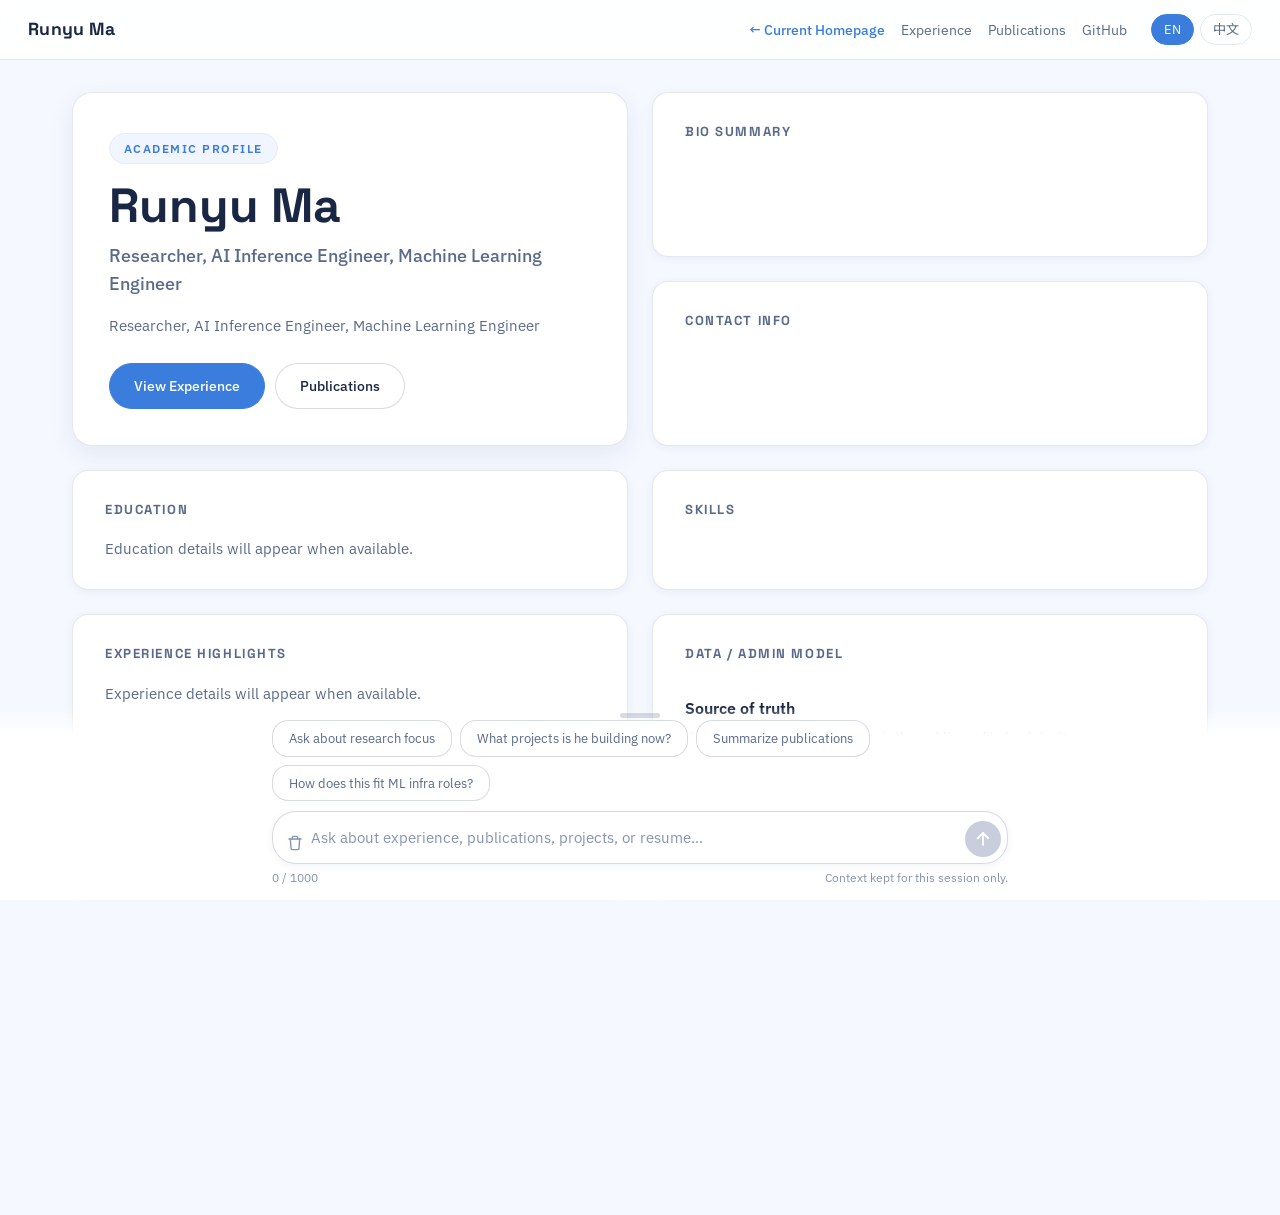
==== frontend/beta.html @ 57c2577a "Redesign beta chat: move clear to inline pill in input, remove toolbar and minimize button Agent-Log" ====
<!DOCTYPE html>
<html lang="en">
<head>
  <meta charset="UTF-8" />
  <meta name="viewport" content="width=device-width, initial-scale=1.0" />
  <meta name="portfolio-backend-url" content="" />
  <title>Runyu Ma | Homepage (Beta)</title>
  <meta
    name="description"
    content="Runyu Ma's professional homepage — researcher, AI inference engineer, and machine learning practitioner."
  />
  <link rel="stylesheet" href="css/beta.css?v=20260331" />
</head>
<body>
  <header class="beta-header">
    <a href="beta.html" class="beta-logo">Runyu Ma</a>
    <nav class="beta-nav">
      <a href="index.html" class="beta-nav-back" id="nav-stable">← Current Homepage</a>
      <a href="experience.html" id="nav-experience">Experience</a>
      <a href="publications.html" id="nav-publications">Publications</a>
      <a href="https://github.com/yourexpress" target="_blank" rel="noopener">GitHub</a>
    </nav>
    <div class="beta-lang-toggle" aria-label="Language switcher">
      <button type="button" class="beta-lang-btn" data-locale="en">EN</button>
      <button type="button" class="beta-lang-btn" data-locale="zh">中文</button>
    </div>
  </header>

  <main class="beta-main">
    <!-- ===== PART 1: Personal Information Zone ===== -->
    <section class="profile-zone">

      <!-- Row 1: Hero + Sidebar -->
      <div class="profile-row profile-row-top">
        <!-- Hero: Name + Title + Description + CTA -->
        <div class="profile-hero">
          <span class="profile-badge" id="profile-badge">Academic Profile</span>
          <h1 class="profile-name" id="profile-name">Runyu Ma</h1>
          <p class="profile-headline" id="profile-headline">
            Researcher, AI Inference Engineer, Machine Learning Engineer
          </p>
          <div class="profile-description" id="profile-description"></div>
          <div class="profile-quick-links">
            <a href="experience.html" class="quick-link-btn quick-link-primary" id="link-experience">
              View Experience
            </a>
            <a href="publications.html" class="quick-link-btn" id="link-publications">
              Publications
            </a>
            <a class="quick-link-btn" id="link-resume" href="#">
              Resume
            </a>
          </div>
        </div>

        <!-- Sidebar: Bio Summary + Contact Info -->
        <div class="profile-sidebar">
          <div class="profile-card sidebar-card" id="card-about">
            <h2 class="card-title" id="about-title">Bio Summary</h2>
            <div class="card-body" id="about-paragraphs"></div>
          </div>
          <div class="profile-card sidebar-card" id="card-contact">
            <h2 class="card-title" id="contact-title">Contact Info</h2>
            <div class="card-body" id="contact-list"></div>
          </div>
        </div>
      </div>

      <!-- Row 2: Education + Skills -->
      <div class="profile-row profile-row-mid">
        <div class="profile-card" id="card-education">
          <h2 class="card-title" id="education-title">Education</h2>
          <div class="card-body" id="education-list"></div>
        </div>
        <div class="profile-card" id="card-skills">
          <h2 class="card-title" id="skills-title">Skills</h2>
          <div class="card-body">
            <div class="skill-tags" id="skills-list"></div>
          </div>
        </div>
      </div>

      <!-- Row 3: Experience Highlights + Data / Admin Model -->
      <div class="profile-row profile-row-bottom">
        <div class="profile-card" id="card-experience">
          <h2 class="card-title" id="experience-title">Experience Highlights</h2>
          <div class="card-body" id="experience-list"></div>
        </div>
        <div class="profile-card" id="card-data-model">
          <h2 class="card-title" id="data-model-title">Data / Admin Model</h2>
          <div class="card-body" id="data-model-list"></div>
        </div>
      </div>

    </section>
  </main>

  <!-- ===== PART 2: Sticky Chat Bar ===== -->
  <section class="chat-zone" id="chat-zone">
    <!-- Centered pill bar for vertical resize -->
    <div class="chat-zone-pill-handle" id="chat-zone-resize-handle" role="separator" aria-label="Resize chat panel" tabindex="0">
      <div class="pill-bar"></div>
    </div>

    <div class="chat-zone-inner">
      <div class="chat-zone-body" id="chat-zone-body">
        <div class="chat-messages" id="chat-messages" role="log" aria-live="polite"></div>
      </div>

      <div class="chat-suggestions" id="chat-suggestions">
        <button type="button" class="suggestion-btn" data-question="What are your main research interests?">Ask about research focus</button>
        <button type="button" class="suggestion-btn" data-question="What projects is he building now?">What projects is he building now?</button>
        <button type="button" class="suggestion-btn" data-question="Summarize his publications.">Summarize publications</button>
        <button type="button" class="suggestion-btn" data-question="How does this fit ML infra roles?">How does this fit ML infra roles?</button>
      </div>

      <form class="chat-input-form" id="chat-form" autocomplete="off" novalidate>
        <div class="chat-input-wrapper">
          <button type="button" class="chat-clear-pill" id="chat-clear-btn" title="New conversation" aria-label="Start a new conversation">
            <svg width="16" height="16" viewBox="0 0 24 24" fill="none" stroke="currentColor" stroke-width="2" stroke-linecap="round" stroke-linejoin="round"><path d="M3 6h18"/><path d="M8 6V4a2 2 0 0 1 2-2h4a2 2 0 0 1 2 2v2"/><path d="M19 6l-1 14a2 2 0 0 1-2 2H8a2 2 0 0 1-2-2L5 6"/></svg>
          </button>
          <textarea
            id="chat-input"
            class="chat-input"
            rows="1"
            maxlength="1000"
            placeholder="Ask about experience, publications, projects, or resume..."
            aria-label="Your message"
          ></textarea>
          <button type="submit" class="chat-send-btn" id="send-btn" aria-label="Send message" disabled>
            <svg width="18" height="18" viewBox="0 0 24 24" fill="none" stroke="currentColor" stroke-width="2.5" stroke-linecap="round" stroke-linejoin="round"><path d="M12 20V4"/><path d="M5 11l7-7 7 7"/></svg>
          </button>
        </div>
      </form>

      <div class="chat-footer">
        <span class="chat-char-count" id="chat-char-count">0 / 1000</span>
        <span class="chat-disclaimer" id="chat-disclaimer">Context kept for this session only.</span>
      </div>
    </div>
  </section>

  <script src="js/app-config.js?v=20260331"></script>
  <script src="js/beta-home.js?v=20260331"></script>
  <script src="js/beta-chat.js?v=20260331"></script>
</body>
</html>
---- frontend/css/beta.css ----
/* ====================================================
   Beta Homepage – Clean Professional Theme
   Low-saturation blue palette, recruiter-friendly layout
   Wide grid with hero + sidebar, education + skills row
   ==================================================== */

/* ---------- Fonts ---------- */
@import url("https://fonts.googleapis.com/css2?family=IBM+Plex+Sans:wght@400;500;600;700&family=Noto+Sans+SC:wght@400;500;700&family=Space+Grotesk:wght@500;700&display=swap");

/* ---------- Design tokens ---------- */
:root {
  --beta-bg: #f5f8ff;
  --beta-bg-subtle: #eef3fc;
  --beta-surface: #ffffff;
  --beta-border: rgba(17, 32, 79, 0.10);
  --beta-border-strong: rgba(17, 32, 79, 0.16);
  --beta-shadow-sm: 0 2px 8px rgba(25, 46, 98, 0.06);
  --beta-shadow-md: 0 8px 24px rgba(25, 46, 98, 0.08);
  --beta-shadow-lg: 0 16px 48px rgba(25, 46, 98, 0.10);
  --beta-text: #1a2744;
  --beta-text-secondary: #5a6a8a;
  --beta-text-muted: #8694b0;
  --beta-accent: #3b7ddd;
  --beta-accent-hover: #2d6bc4;
  --beta-accent-soft: #e4edfa;
  --beta-accent-bg: #f0f5ff;
  --beta-user-bubble: #3b7ddd;
  --beta-assistant-bubble: #f0f4fb;
  --beta-success: #1f9d71;
  --beta-danger: #d64252;
  --beta-danger-bg: #fff2f4;
  --beta-danger-border: rgba(214, 66, 82, 0.18);
  --beta-radius-sm: 8px;
  --beta-radius-md: 12px;
  --beta-radius-lg: 16px;
  --beta-radius-xl: 20px;
  --beta-font-display: "Space Grotesk", "Avenir Next", "Segoe UI", sans-serif;
  --beta-font-body: "IBM Plex Sans", "Noto Sans SC", "Segoe UI", sans-serif;

  /* Used for bottom-padding calculation; actual bar height is dynamic. */
  --chat-bar-height: 280px;
  --header-height: 60px;
}

/* ---------- Reset ---------- */
*, *::before, *::after { box-sizing: border-box; }
html { scroll-behavior: smooth; }

body {
  margin: 0;
  min-height: 100vh;
  background: var(--beta-bg);
  color: var(--beta-text);
  font-family: var(--beta-font-body);
  line-height: 1.65;
  -webkit-font-smoothing: antialiased;
}

a { color: inherit; text-decoration: none; }
button, input, textarea, select { font: inherit; }

/* ---------- Header ---------- */
.beta-header {
  position: sticky;
  top: 0;
  z-index: 100;
  display: flex;
  align-items: center;
  gap: 16px;
  height: var(--header-height);
  padding: 0 28px;
  background: rgba(255, 255, 255, 0.88);
  backdrop-filter: blur(16px);
  border-bottom: 1px solid var(--beta-border);
}

.beta-logo {
  font-family: var(--beta-font-display);
  font-size: 1.1rem;
  font-weight: 700;
  color: var(--beta-text);
  letter-spacing: 0.02em;
  white-space: nowrap;
}

.beta-nav {
  display: flex;
  align-items: center;
  gap: 16px;
  margin-left: auto;
}

.beta-nav a {
  font-size: 0.9rem;
  color: var(--beta-text-secondary);
  transition: color 0.15s;
}

.beta-nav a:hover { color: var(--beta-text); }

.beta-nav-back {
  color: var(--beta-accent) !important;
  font-weight: 500;
}

.beta-nav-back:hover {
  color: var(--beta-accent-hover) !important;
}

.beta-lang-toggle {
  display: flex;
  gap: 6px;
  margin-left: 8px;
}

.beta-lang-btn {
  background: transparent;
  border: 1px solid var(--beta-border);
  border-radius: 999px;
  padding: 4px 12px;
  font-size: 0.82rem;
  color: var(--beta-text-secondary);
  cursor: pointer;
  transition: all 0.15s;
}

.beta-lang-btn.is-active {
  background: var(--beta-accent);
  color: #fff;
  border-color: var(--beta-accent);
}

.beta-lang-btn:hover:not(.is-active) {
  border-color: var(--beta-accent);
  color: var(--beta-accent);
}

/* ---------- Main layout ---------- */
.beta-main {
  max-width: 1200px;
  margin: 0 auto;
  padding: 32px 32px;
  padding-bottom: calc(var(--chat-bar-height) + 40px);
}

/* ---------- Profile Zone ---------- */
.profile-zone {
  display: flex;
  flex-direction: column;
  gap: 24px;
}

/* --- Grid rows --- */
.profile-row {
  display: grid;
  gap: 24px;
}

.profile-row-top {
  grid-template-columns: 1fr 1fr;
}

.profile-row-mid {
  grid-template-columns: 1fr 1fr;
}

.profile-row-bottom {
  grid-template-columns: 1fr 1fr;
}

/* --- Hero --- */
.profile-hero {
  background: var(--beta-surface);
  border: 1px solid var(--beta-border);
  border-radius: var(--beta-radius-xl);
  padding: 40px 36px 36px;
  box-shadow: var(--beta-shadow-md);
}

.profile-badge {
  display: inline-block;
  font-size: 0.78rem;
  font-weight: 600;
  text-transform: uppercase;
  letter-spacing: 0.12em;
  color: var(--beta-accent);
  background: var(--beta-accent-bg);
  border: 1px solid var(--beta-accent-soft);
  border-radius: 999px;
  padding: 4px 14px;
  margin-bottom: 16px;
}

.profile-name {
  font-family: var(--beta-font-display);
  font-size: clamp(2rem, 5vw, 3rem);
  font-weight: 700;
  line-height: 1.1;
  color: var(--beta-text);
  margin: 0 0 10px;
}

.profile-headline {
  font-size: 1.1rem;
  font-weight: 500;
  color: var(--beta-text-secondary);
  line-height: 1.55;
  margin: 0 0 16px;
  max-width: 600px;
}

.profile-description {
  font-size: 0.95rem;
  color: var(--beta-text-secondary);
  line-height: 1.7;
  margin-bottom: 24px;
}

.profile-description p {
  margin: 0 0 10px;
}

.profile-description p:last-child {
  margin-bottom: 0;
}

.profile-description:empty {
  display: none;
}

.profile-quick-links {
  display: flex;
  flex-wrap: wrap;
  gap: 10px;
}

.quick-link-btn {
  display: inline-flex;
  align-items: center;
  gap: 6px;
  padding: 10px 24px;
  border: 1px solid var(--beta-border-strong);
  border-radius: 999px;
  font-size: 0.9rem;
  font-weight: 500;
  color: var(--beta-text);
  background: var(--beta-surface);
  transition: all 0.18s;
  white-space: nowrap;
}

.quick-link-btn:hover {
  border-color: var(--beta-accent);
  color: var(--beta-accent);
  box-shadow: var(--beta-shadow-sm);
}

.quick-link-primary {
  background: var(--beta-accent);
  color: #fff;
  border-color: var(--beta-accent);
}

.quick-link-primary:hover {
  background: var(--beta-accent-hover);
  color: #fff;
  border-color: var(--beta-accent-hover);
}

/* --- Sidebar --- */
.profile-sidebar {
  display: flex;
  flex-direction: column;
  gap: 24px;
}

.sidebar-card {
  flex: 1;
}

/* --- Profile cards --- */
.profile-card {
  background: var(--beta-surface);
  border: 1px solid var(--beta-border);
  border-radius: var(--beta-radius-lg);
  padding: 28px 32px;
  box-shadow: var(--beta-shadow-sm);
}

.card-title {
  font-family: var(--beta-font-display);
  font-size: 0.82rem;
  font-weight: 700;
  color: var(--beta-text-secondary);
  margin: 0 0 16px;
  text-transform: uppercase;
  letter-spacing: 0.12em;
}

.card-body {
  font-size: 0.92rem;
  color: var(--beta-text-secondary);
  line-height: 1.7;
}

.card-body p { margin: 0 0 12px; }
.card-body p:last-child { margin-bottom: 0; }

/* Education entries */
.edu-entry {
  padding: 14px 0;
  border-bottom: 1px solid var(--beta-border);
}

.edu-entry:last-child { border-bottom: none; }

.edu-info h3 {
  margin: 0;
  font-size: 1rem;
  font-weight: 600;
  color: var(--beta-text);
}

.edu-info p {
  margin: 3px 0 0;
  font-size: 0.88rem;
  color: var(--beta-text-secondary);
}

.edu-description {
  margin: 4px 0 0;
  font-size: 0.86rem;
  color: var(--beta-text-muted);
}

/* Skill tags */
.skill-tags {
  display: flex;
  flex-wrap: wrap;
  gap: 10px;
}

.skill-tag {
  display: inline-block;
  padding: 8px 18px;
  background: var(--beta-surface);
  color: var(--beta-text);
  border-radius: var(--beta-radius-sm);
  font-size: 0.88rem;
  font-weight: 500;
  border: 1px solid var(--beta-border-strong);
  transition: all 0.15s;
}

.skill-tag:hover {
  border-color: var(--beta-accent);
  color: var(--beta-accent);
}

/* Contact items */
.contact-item {
  display: flex;
  align-items: baseline;
  gap: 8px;
  padding: 6px 0;
}

.contact-label {
  font-weight: 600;
  font-size: 0.88rem;
  color: var(--beta-text);
  white-space: nowrap;
}

.contact-value {
  font-size: 0.88rem;
  color: var(--beta-text-secondary);
  word-break: break-word;
}

a.contact-value:hover {
  color: var(--beta-accent);
}

/* Experience entries */
.exp-entry {
  padding: 14px 0;
  border-bottom: 1px solid var(--beta-border);
}

.exp-entry:last-child { border-bottom: none; }

.exp-entry h3 {
  margin: 0;
  font-size: 1rem;
  font-weight: 600;
  color: var(--beta-text);
}

.exp-entry .exp-role {
  margin: 3px 0 0;
  font-size: 0.88rem;
  color: var(--beta-text-secondary);
}

.exp-entry .exp-desc {
  margin: 4px 0 0;
  font-size: 0.86rem;
  color: var(--beta-text-muted);
  line-height: 1.6;
}

/* ---------- Chat Bar (ChatGPT-style sticky) ---------- */
.chat-zone {
  position: fixed;
  bottom: 0;
  left: 0;
  right: 0;
  z-index: 90;
  background: linear-gradient(to top, var(--beta-surface) 85%, transparent);
  transition: box-shadow 0.2s;
  /* pointer-events: none lets clicks pass through the transparent gradient to
     content underneath; each child re-enables pointer-events.  Keyboard
     navigation is unaffected because pointer-events only governs mouse/touch. */
  pointer-events: none;
}

.chat-zone > * {
  pointer-events: auto;
}

/* Centered pill resize handle */
.chat-zone-pill-handle {
  display: flex;
  justify-content: center;
  align-items: center;
  padding: 6px 0 2px;
  cursor: ns-resize;
  touch-action: none;
  user-select: none;
  -webkit-user-select: none;
}

.pill-bar {
  width: 40px;
  height: 5px;
  border-radius: 999px;
  background: var(--beta-border-strong);
  transition: background 0.15s, width 0.15s;
}

.chat-zone-pill-handle:hover .pill-bar,
.chat-zone-pill-handle:focus-visible .pill-bar {
  background: var(--beta-text-muted);
  width: 52px;
}

.chat-zone-pill-handle:active .pill-bar {
  background: var(--beta-accent);
}

/* Prevent text selection while dragging pill bar */
body.is-resizing-chat {
  user-select: none;
  -webkit-user-select: none;
  cursor: ns-resize;
}

body.is-resizing-chat * {
  cursor: ns-resize !important;
}

/* Minimized state — only show the input form */
.chat-zone.is-minimized .chat-zone-body,
.chat-zone.is-minimized .chat-suggestions,
.chat-zone.is-minimized .chat-footer,
.chat-zone.is-minimized .chat-zone-pill-handle {
  display: none;
}

.chat-zone.is-minimized .chat-zone-inner {
  padding-top: 4px;
  padding-bottom: 6px;
}

.chat-zone-inner {
  max-width: 800px;
  margin: 0 auto;
  padding: 0 32px 12px;
}

/* Chat messages area */
.chat-zone-body {
  display: none;
  height: 200px;
  overflow-y: auto;
  padding-bottom: 8px;
  margin-bottom: 8px;
  border-radius: var(--beta-radius-md);
  background: var(--beta-surface);
  border: 1px solid var(--beta-border);
  box-shadow: var(--beta-shadow-sm);
}

.chat-zone-body.has-messages {
  display: block;
}

.chat-messages {
  padding: 8px 0;
  scroll-behavior: smooth;
}

/* Messages */
.chat-msg {
  display: flex;
  margin-bottom: 10px;
  gap: 8px;
  max-width: 100%;
}

.chat-msg.user-msg {
  justify-content: flex-end;
}

.chat-msg.assistant-msg {
  justify-content: flex-start;
}

.msg-bubble {
  max-width: 75%;
  padding: 10px 16px;
  border-radius: var(--beta-radius-md);
  font-size: 0.9rem;
  line-height: 1.6;
  word-break: break-word;
}

.user-msg .msg-bubble {
  background: var(--beta-user-bubble);
  color: #fff;
  border-bottom-right-radius: 4px;
}

.assistant-msg .msg-bubble {
  background: var(--beta-assistant-bubble);
  color: var(--beta-text);
  border-bottom-left-radius: 4px;
}

.error-msg .msg-bubble {
  background: var(--beta-danger-bg);
  color: var(--beta-danger);
  border: 1px solid var(--beta-danger-border);
  border-bottom-left-radius: 4px;
}

/* Markdown in assistant messages */
.msg-bubble strong { font-weight: 600; }
.msg-bubble em { font-style: italic; }
.msg-bubble code {
  background: rgba(0, 0, 0, 0.06);
  padding: 1px 5px;
  border-radius: 4px;
  font-size: 0.88em;
  font-family: "SF Mono", "Fira Code", monospace;
}
.msg-bubble pre {
  background: #1e293b;
  color: #e2e8f0;
  padding: 12px 16px;
  border-radius: var(--beta-radius-sm);
  overflow-x: auto;
  font-size: 0.85rem;
  margin: 8px 0;
}
.msg-bubble pre code {
  background: none;
  padding: 0;
  color: inherit;
}
.msg-bubble ul, .msg-bubble ol {
  margin: 6px 0;
  padding-left: 20px;
}
.msg-bubble li { margin-bottom: 4px; }
.msg-bubble p { margin: 0 0 8px; }
.msg-bubble p:last-child { margin-bottom: 0; }

/* Thinking animation */
.thinking-dots {
  display: inline-flex;
  gap: 4px;
  padding: 4px 0;
}

.thinking-dots span {
  width: 6px;
  height: 6px;
  border-radius: 50%;
  background: var(--beta-text-muted);
  animation: thinking-pulse 1.2s infinite;
}

.thinking-dots span:nth-child(2) { animation-delay: 0.2s; }
.thinking-dots span:nth-child(3) { animation-delay: 0.4s; }

@keyframes thinking-pulse {
  0%, 60%, 100% { opacity: 0.3; transform: scale(0.85); }
  30% { opacity: 1; transform: scale(1); }
}

/* Suggestion buttons (ChatGPT-style) */
.chat-suggestions {
  display: flex;
  flex-wrap: wrap;
  gap: 8px;
  padding: 0 0 10px;
}

.suggestion-btn {
  background: var(--beta-surface);
  border: 1px solid var(--beta-border-strong);
  border-radius: var(--beta-radius-lg);
  padding: 8px 16px;
  font-size: 0.84rem;
  color: var(--beta-text-secondary);
  cursor: pointer;
  transition: all 0.15s;
  white-space: nowrap;
  line-height: 1.4;
}

.suggestion-btn:hover {
  border-color: var(--beta-text-secondary);
  color: var(--beta-text);
  background: var(--beta-bg-subtle);
}

/* Chat input form (ChatGPT-style rounded container) */
.chat-input-form {
  display: flex;
  align-items: flex-end;
}

.chat-input-wrapper {
  display: flex;
  align-items: flex-end;
  width: 100%;
  background: var(--beta-surface);
  border: 1.5px solid var(--beta-border-strong);
  border-radius: 24px;
  padding: 6px 6px 6px 8px;
  transition: border-color 0.2s, box-shadow 0.2s;
  box-shadow: var(--beta-shadow-sm);
}

.chat-input-wrapper:focus-within {
  border-color: var(--beta-accent);
  box-shadow: 0 0 0 3px var(--beta-accent-soft);
}

/* Inline clear pill inside the input wrapper */
.chat-clear-pill {
  flex-shrink: 0;
  display: flex;
  align-items: center;
  justify-content: center;
  width: 28px;
  height: 28px;
  border: none;
  border-radius: 50%;
  background: transparent;
  color: var(--beta-text-muted);
  cursor: pointer;
  transition: all 0.15s;
  padding: 0;
  margin-right: 2px;
}

.chat-clear-pill:hover {
  color: var(--beta-danger);
  background: var(--beta-danger-bg);
}

.chat-clear-pill:active {
  transform: scale(0.92);
}

.chat-input {
  flex: 1;
  resize: none;
  border: none;
  background: transparent;
  padding: 8px 8px 8px 0;
  font-size: 0.95rem;
  line-height: 1.5;
  color: var(--beta-text);
  max-height: 150px;
  overflow-y: auto;
}

.chat-input:focus {
  outline: none;
  box-shadow: none;
}

.chat-input::placeholder { color: var(--beta-text-muted); }

.chat-send-btn {
  flex-shrink: 0;
  width: 36px;
  height: 36px;
  border: none;
  border-radius: 50%;
  background: var(--beta-text);
  color: #fff;
  cursor: pointer;
  display: flex;
  align-items: center;
  justify-content: center;
  padding: 0;
  transition: background 0.15s, opacity 0.15s;
}

.chat-send-btn:hover:not(:disabled) { background: var(--beta-accent); }

.chat-send-btn:disabled {
  background: var(--beta-text-muted);
  opacity: 0.45;
  cursor: default;
}

/* Chat footer */
.chat-footer {
  display: flex;
  align-items: center;
  justify-content: space-between;
  padding: 4px 0 0;
  font-size: 0.75rem;
  color: var(--beta-text-muted);
}

/* ---------- Responsive ---------- */

/* Tablet */
@media (max-width: 900px) {
  .beta-main {
    padding: 24px 16px;
    padding-bottom: calc(var(--chat-bar-height) + 32px);
  }

  .profile-row-top {
    grid-template-columns: 1fr;
  }

  .profile-row-mid {
    grid-template-columns: 1fr;
  }

  .profile-row-bottom {
    grid-template-columns: 1fr;
  }

  .profile-sidebar {
    flex-direction: row;
  }

  .profile-hero { padding: 28px 24px 24px; }
  .profile-card { padding: 20px 24px; }
  .chat-zone-inner { padding: 0 16px 10px; }

  .beta-nav { gap: 12px; }
  .beta-nav a { font-size: 0.85rem; }
}

/* Mobile */
@media (max-width: 600px) {
  .beta-header {
    padding: 0 16px;
    gap: 10px;
  }

  .beta-nav { gap: 8px; }
  .beta-nav a { font-size: 0.8rem; }

  .beta-lang-toggle { gap: 4px; }
  .beta-lang-btn { padding: 3px 8px; font-size: 0.78rem; }

  .beta-main {
    padding: 16px 12px;
    padding-bottom: calc(var(--chat-bar-height) + 24px);
  }

  .profile-hero {
    padding: 24px 18px 20px;
  }

  .profile-name { font-size: 1.8rem; }
  .profile-headline { font-size: 0.95rem; }

  .quick-link-btn {
    padding: 7px 14px;
    font-size: 0.82rem;
  }

  .profile-card {
    padding: 18px 16px;
    border-radius: var(--beta-radius-md);
  }

  .profile-sidebar {
    flex-direction: column;
  }

  .msg-bubble { max-width: 88%; }
  .suggestion-btn { font-size: 0.78rem; padding: 6px 12px; white-space: normal; }

  .chat-zone-inner { padding: 0 12px 8px; }

  .chat-input-wrapper {
    border-radius: 20px;
    padding: 4px 4px 4px 6px;
  }

  .chat-send-btn {
    width: 32px;
    height: 32px;
  }
}

/* Small mobile */
@media (max-width: 400px) {
  .beta-nav-back { display: none; }

  .profile-quick-links { flex-direction: column; }
  .quick-link-btn { justify-content: center; }
}
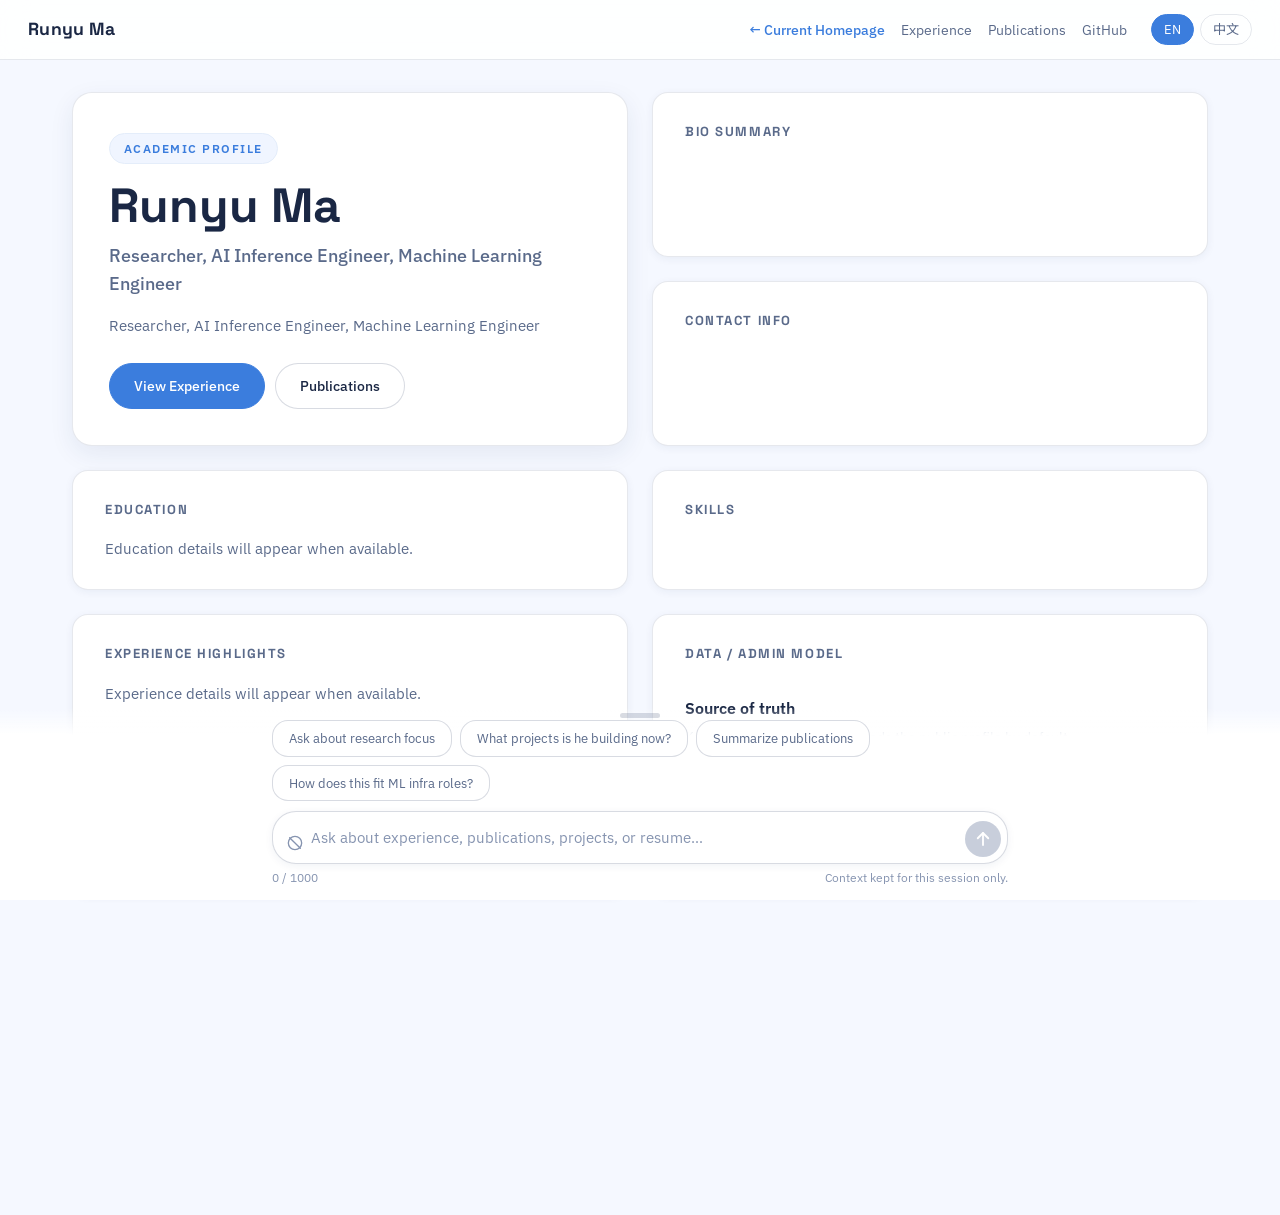
==== commit d4c6fdcf: "feat: fold/unfold long messages + replace clear icon with circle-X Agent-Logs-Url: https://github.co" ====
--- a/frontend/beta.html
+++ b/frontend/beta.html
@@ -117,7 +117,7 @@
       <form class="chat-input-form" id="chat-form" autocomplete="off" novalidate>
         <div class="chat-input-wrapper">
           <button type="button" class="chat-clear-pill" id="chat-clear-btn" title="New conversation" aria-label="Start a new conversation">
-            <svg width="16" height="16" viewBox="0 0 24 24" fill="none" stroke="currentColor" stroke-width="2" stroke-linecap="round" stroke-linejoin="round"><path d="M3 6h18"/><path d="M8 6V4a2 2 0 0 1 2-2h4a2 2 0 0 1 2 2v2"/><path d="M19 6l-1 14a2 2 0 0 1-2 2H8a2 2 0 0 1-2-2L5 6"/></svg>
+            <svg width="16" height="16" viewBox="0 0 24 24" fill="none" stroke="currentColor" stroke-width="2" stroke-linecap="round" stroke-linejoin="round"><path d="M4 4l16 16"/><path d="M12 2C6.5 2 2 6.5 2 12s4.5 10 10 10 10-4.5 10-10S17.5 2 12 2z"/></svg>
           </button>
           <textarea
             id="chat-input"
--- a/frontend/css/beta.css
+++ b/frontend/css/beta.css
@@ -587,6 +587,46 @@
 .msg-bubble p { margin: 0 0 8px; }
 .msg-bubble p:last-child { margin-bottom: 0; }
 
+/* Collapsible long messages */
+.msg-collapsed .msg-bubble {
+  max-height: 200px;
+  overflow: hidden;
+  position: relative;
+}
+
+.msg-collapsed .msg-bubble::after {
+  content: "";
+  position: absolute;
+  bottom: 0;
+  left: 0;
+  right: 0;
+  height: 48px;
+  background: linear-gradient(to bottom, transparent, var(--beta-assistant-bubble));
+  pointer-events: none;
+}
+
+.msg-collapsed.error-msg .msg-bubble::after {
+  background: linear-gradient(to bottom, transparent, var(--beta-danger-bg));
+}
+
+.msg-toggle-btn {
+  display: block;
+  margin: 4px 0 0;
+  padding: 2px 10px;
+  border: none;
+  border-radius: var(--beta-radius-sm);
+  background: transparent;
+  color: var(--beta-accent);
+  font-size: 0.82rem;
+  font-weight: 500;
+  cursor: pointer;
+  transition: color 0.15s;
+}
+
+.msg-toggle-btn:hover {
+  color: var(--beta-accent-hover);
+}
+
 /* Thinking animation */
 .thinking-dots {
   display: inline-flex;
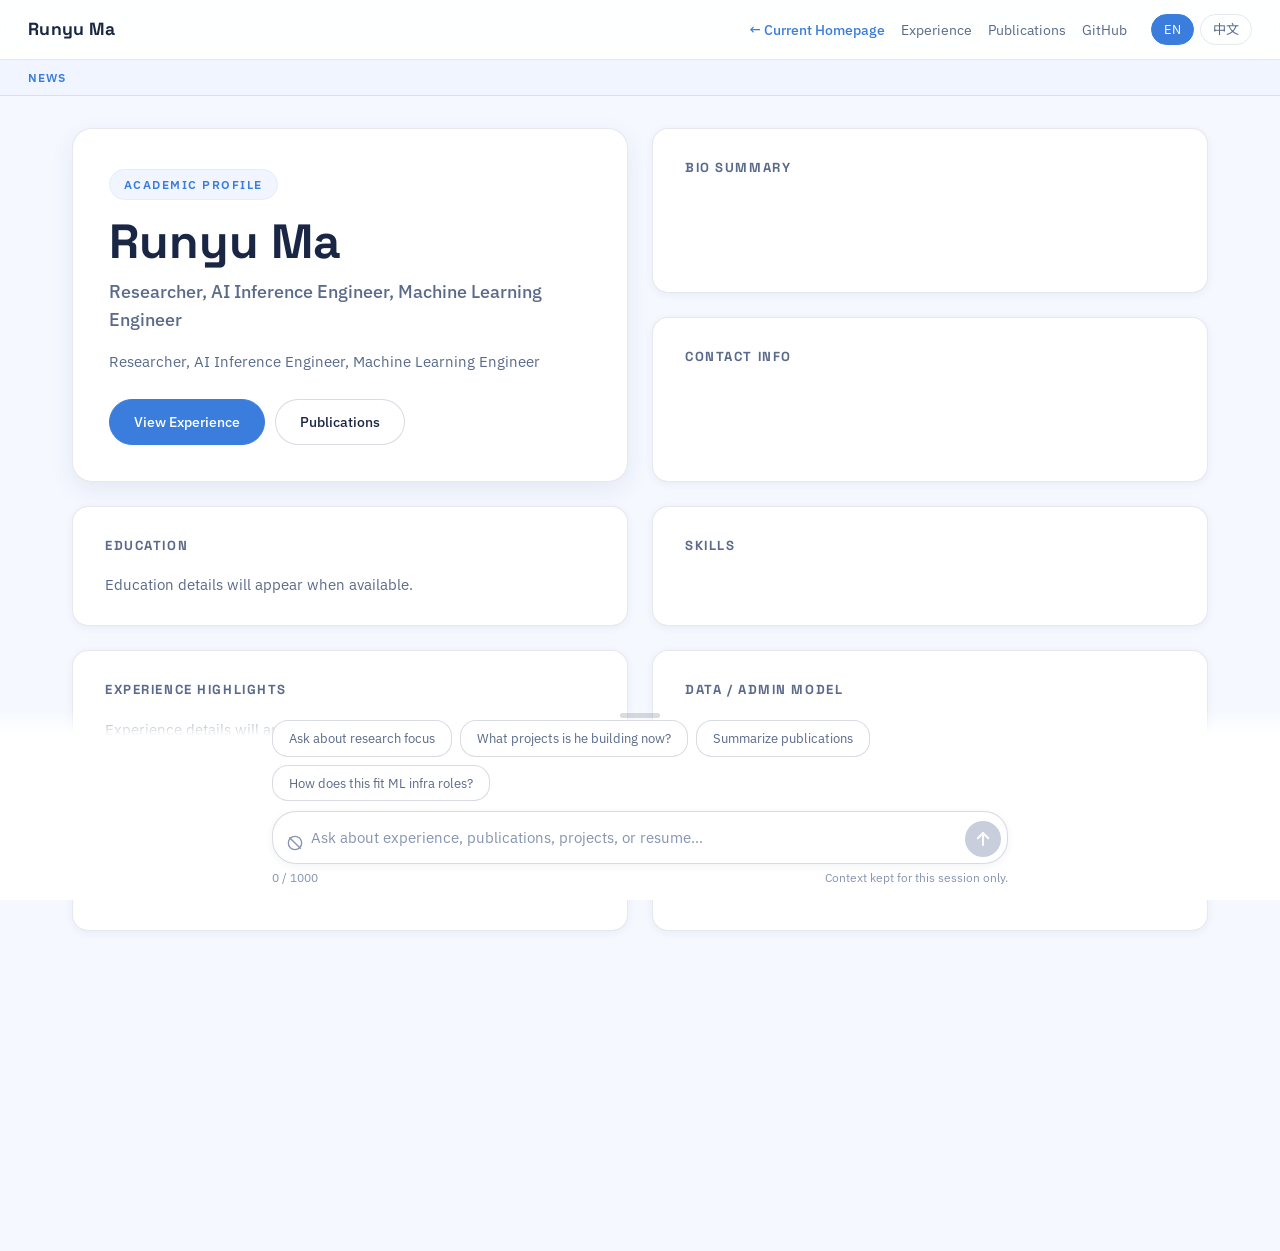
==== commit c370d668: "feat: news ticker on beta homepage + news editor in manager page Agent-Logs-Url: https://github.com/" ====
--- a/frontend/beta.html
+++ b/frontend/beta.html
@@ -25,6 +25,14 @@
       <button type="button" class="beta-lang-btn" data-locale="zh">中文</button>
     </div>
   </header>
+
+  <!-- News ticker -->
+  <div class="news-ticker" id="news-ticker" hidden>
+    <span class="news-ticker-label" id="news-ticker-label">News</span>
+    <div class="news-ticker-track">
+      <div class="news-ticker-content" id="news-ticker-content"></div>
+    </div>
+  </div>
 
   <main class="beta-main">
     <!-- ===== PART 1: Personal Information Zone ===== -->
--- a/frontend/css/beta.css
+++ b/frontend/css/beta.css
@@ -135,6 +135,52 @@
   color: var(--beta-accent);
 }
 
+/* ---------- News Ticker ---------- */
+.news-ticker {
+  display: flex;
+  align-items: center;
+  gap: 12px;
+  height: 36px;
+  padding: 0 28px;
+  background: var(--beta-accent-bg);
+  border-bottom: 1px solid var(--beta-border);
+  overflow: hidden;
+  white-space: nowrap;
+  font-size: 0.85rem;
+  color: var(--beta-text-secondary);
+}
+
+.news-ticker-label {
+  flex-shrink: 0;
+  font-weight: 600;
+  font-size: 0.78rem;
+  text-transform: uppercase;
+  letter-spacing: 0.08em;
+  color: var(--beta-accent);
+}
+
+.news-ticker-track {
+  flex: 1;
+  overflow: hidden;
+  position: relative;
+}
+
+.news-ticker-content {
+  display: inline-block;
+  white-space: nowrap;
+  animation: ticker-scroll 30s linear infinite;
+}
+
+.news-ticker-content span {
+  display: inline;
+  padding: 0 40px 0 0;
+}
+
+@keyframes ticker-scroll {
+  0%   { transform: translateX(0); }
+  100% { transform: translateX(-50%); }
+}
+
 /* ---------- Main layout ---------- */
 .beta-main {
   max-width: 1200px;
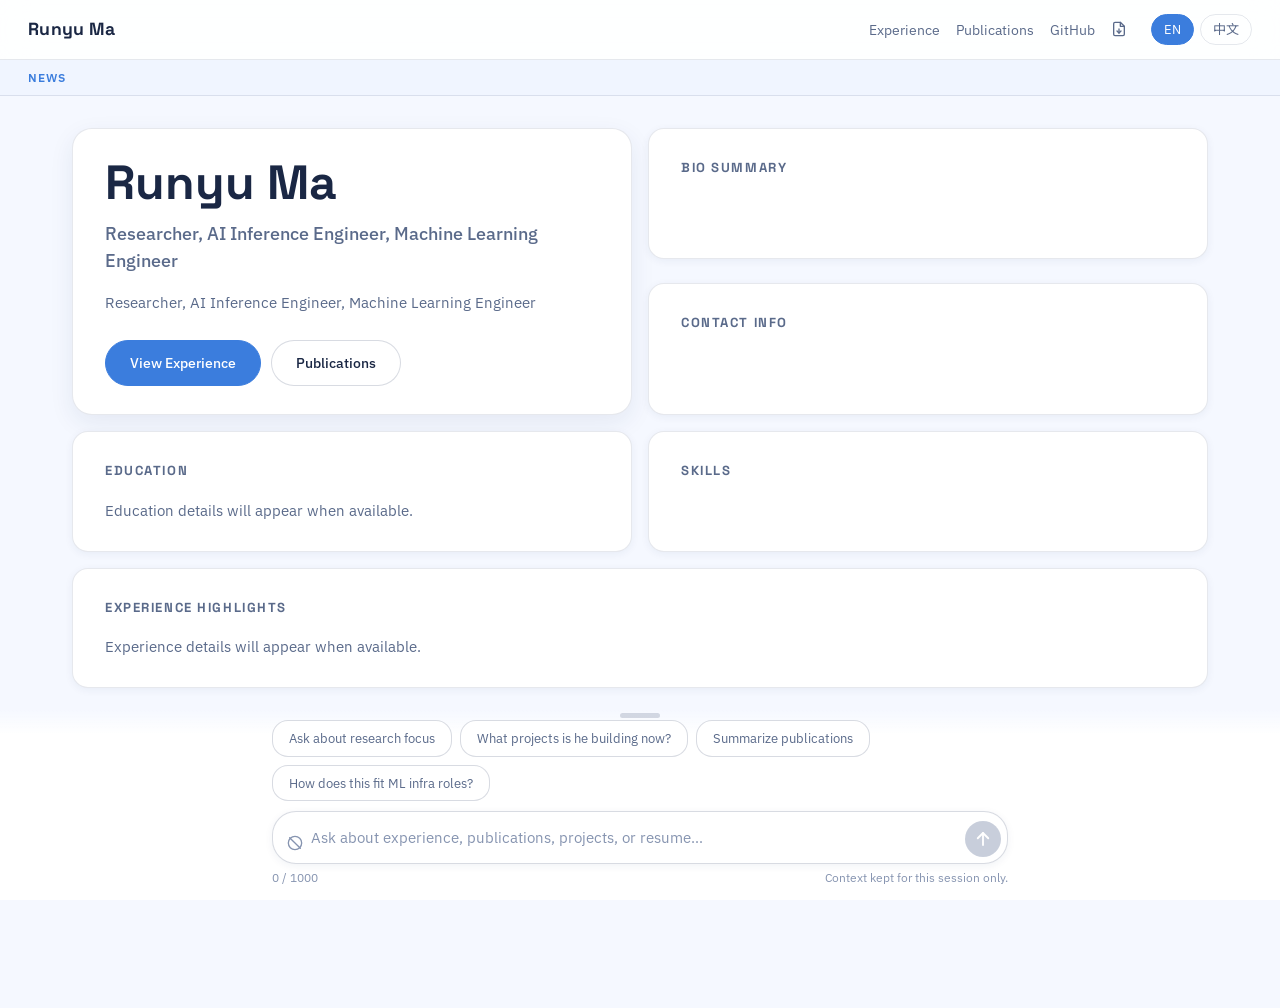
==== commit b3e46869: "feat: resume in header, consistent headers, compact beta layout Agent-Logs-Url: https://github.com/y" ====
--- a/frontend/beta.html
+++ b/frontend/beta.html
@@ -15,10 +15,12 @@
   <header class="beta-header">
     <a href="beta.html" class="beta-logo">Runyu Ma</a>
     <nav class="beta-nav">
-      <a href="index.html" class="beta-nav-back" id="nav-stable">← Current Homepage</a>
       <a href="experience.html" id="nav-experience">Experience</a>
       <a href="publications.html" id="nav-publications">Publications</a>
       <a href="https://github.com/yourexpress" target="_blank" rel="noopener">GitHub</a>
+      <a class="beta-nav-resume" id="header-resume" href="#" hidden title="Download Resume" aria-label="Download Resume">
+        <svg width="16" height="16" viewBox="0 0 24 24" fill="none" stroke="currentColor" stroke-width="2" stroke-linecap="round" stroke-linejoin="round"><path d="M14 2H6a2 2 0 0 0-2 2v16a2 2 0 0 0 2 2h12a2 2 0 0 0 2-2V8z"/><polyline points="14 2 14 8 20 8"/><line x1="12" y1="18" x2="12" y2="12"/><polyline points="9 15 12 18 15 15"/></svg>
+      </a>
     </nav>
     <div class="beta-lang-toggle" aria-label="Language switcher">
       <button type="button" class="beta-lang-btn" data-locale="en">EN</button>
@@ -42,7 +44,6 @@
       <div class="profile-row profile-row-top">
         <!-- Hero: Name + Title + Description + CTA -->
         <div class="profile-hero">
-          <span class="profile-badge" id="profile-badge">Academic Profile</span>
           <h1 class="profile-name" id="profile-name">Runyu Ma</h1>
           <p class="profile-headline" id="profile-headline">
             Researcher, AI Inference Engineer, Machine Learning Engineer
@@ -54,9 +55,6 @@
             </a>
             <a href="publications.html" class="quick-link-btn" id="link-publications">
               Publications
-            </a>
-            <a class="quick-link-btn" id="link-resume" href="#">
-              Resume
             </a>
           </div>
         </div>
@@ -88,15 +86,11 @@
         </div>
       </div>
 
-      <!-- Row 3: Experience Highlights + Data / Admin Model -->
+      <!-- Row 3: Experience Highlights -->
       <div class="profile-row profile-row-bottom">
         <div class="profile-card" id="card-experience">
           <h2 class="card-title" id="experience-title">Experience Highlights</h2>
           <div class="card-body" id="experience-list"></div>
-        </div>
-        <div class="profile-card" id="card-data-model">
-          <h2 class="card-title" id="data-model-title">Data / Admin Model</h2>
-          <div class="card-body" id="data-model-list"></div>
         </div>
       </div>
 
--- a/frontend/css/beta.css
+++ b/frontend/css/beta.css
@@ -107,6 +107,18 @@
   color: var(--beta-accent-hover) !important;
 }
 
+.beta-nav-resume {
+  display: flex;
+  align-items: center;
+  justify-content: center;
+  color: var(--beta-text-secondary);
+  transition: color 0.15s;
+}
+
+.beta-nav-resume:hover {
+  color: var(--beta-accent);
+}
+
 .beta-lang-toggle {
   display: flex;
   gap: 6px;
@@ -193,13 +205,13 @@
 .profile-zone {
   display: flex;
   flex-direction: column;
-  gap: 24px;
+  gap: 16px;
 }
 
 /* --- Grid rows --- */
 .profile-row {
   display: grid;
-  gap: 24px;
+  gap: 16px;
 }
 
 .profile-row-top {
@@ -211,7 +223,7 @@
 }
 
 .profile-row-bottom {
-  grid-template-columns: 1fr 1fr;
+  grid-template-columns: 1fr;
 }
 
 /* --- Hero --- */
@@ -219,7 +231,7 @@
   background: var(--beta-surface);
   border: 1px solid var(--beta-border);
   border-radius: var(--beta-radius-xl);
-  padding: 40px 36px 36px;
+  padding: 28px 32px 28px;
   box-shadow: var(--beta-shadow-md);
 }
 
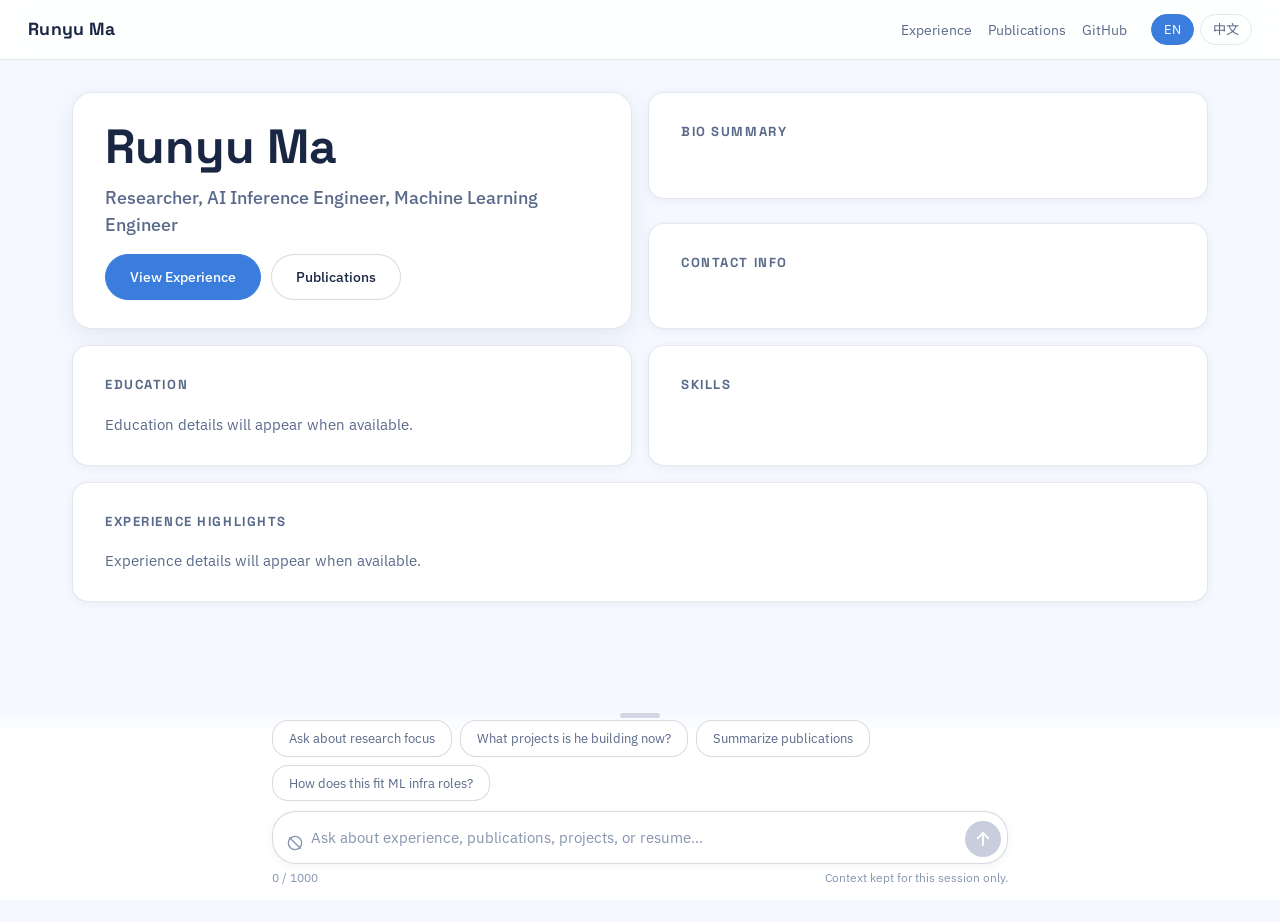
==== commit e8d78e0e: "fix: remove duplicate hero description, fix hidden attribute CSS overrides Agent-Logs-Url: https://g" ====
--- a/frontend/beta.html
+++ b/frontend/beta.html
@@ -48,7 +48,6 @@
           <p class="profile-headline" id="profile-headline">
             Researcher, AI Inference Engineer, Machine Learning Engineer
           </p>
-          <div class="profile-description" id="profile-description"></div>
           <div class="profile-quick-links">
             <a href="experience.html" class="quick-link-btn quick-link-primary" id="link-experience">
               View Experience
--- a/frontend/css/beta.css
+++ b/frontend/css/beta.css
@@ -108,11 +108,15 @@
 }
 
 .beta-nav-resume {
-  display: flex;
+  display: none;
   align-items: center;
   justify-content: center;
   color: var(--beta-text-secondary);
   transition: color 0.15s;
+}
+
+.beta-nav-resume[href]:not([hidden]) {
+  display: flex;
 }
 
 .beta-nav-resume:hover {
@@ -160,6 +164,10 @@
   white-space: nowrap;
   font-size: 0.85rem;
   color: var(--beta-text-secondary);
+}
+
+.news-ticker[hidden] {
+  display: none;
 }
 
 .news-ticker-label {
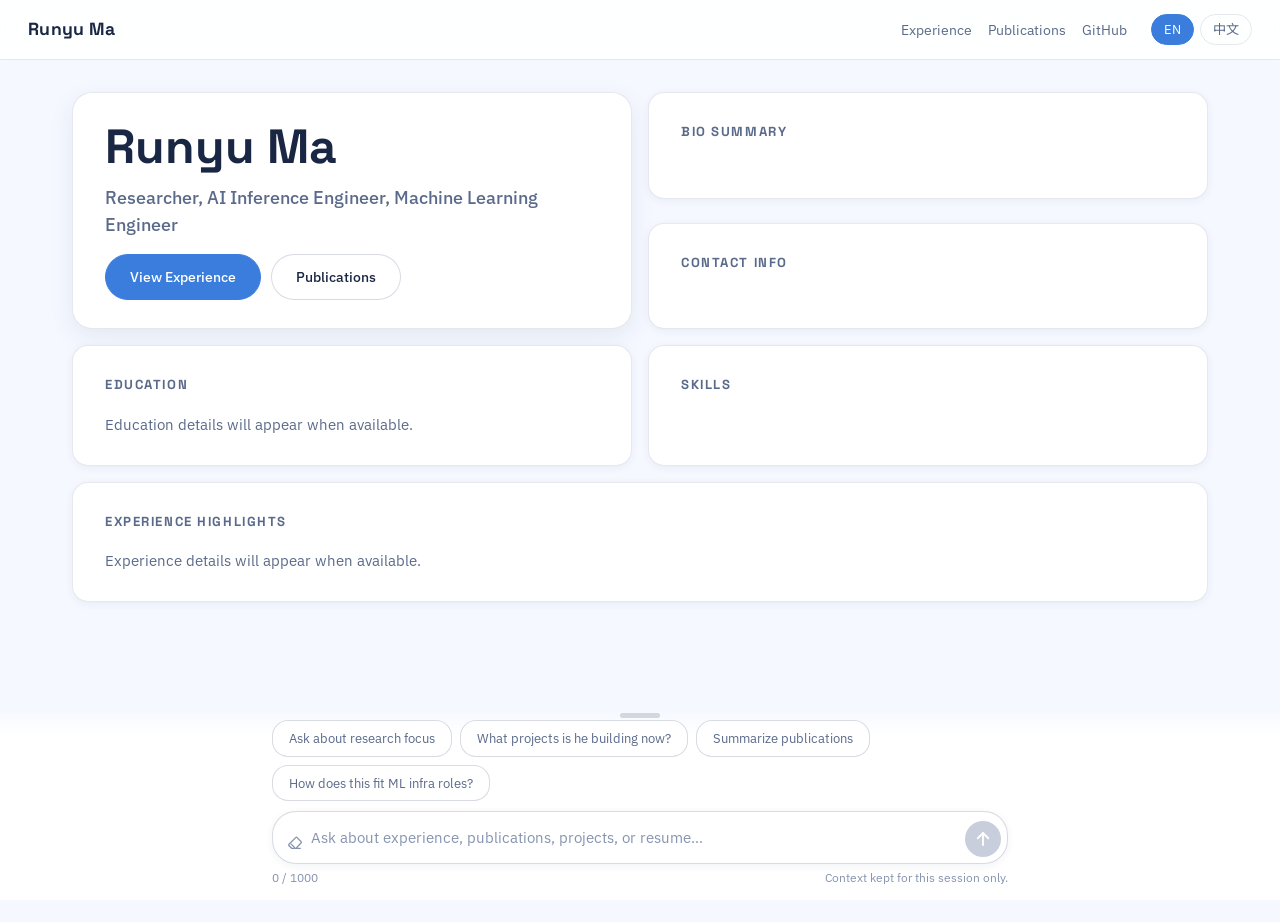
==== commit f2e3c549: "Replace clear button circle-X icon with eraser SVG icon Agent-Logs-Url: https://github.com/yourexpre" ====
--- a/frontend/beta.html
+++ b/frontend/beta.html
@@ -19,7 +19,7 @@
       <a href="publications.html" id="nav-publications">Publications</a>
       <a href="https://github.com/yourexpress" target="_blank" rel="noopener">GitHub</a>
       <a class="beta-nav-resume" id="header-resume" href="#" hidden title="Download Resume" aria-label="Download Resume">
-        <svg width="16" height="16" viewBox="0 0 24 24" fill="none" stroke="currentColor" stroke-width="2" stroke-linecap="round" stroke-linejoin="round"><path d="M14 2H6a2 2 0 0 0-2 2v16a2 2 0 0 0 2 2h12a2 2 0 0 0 2-2V8z"/><polyline points="14 2 14 8 20 8"/><line x1="12" y1="18" x2="12" y2="12"/><polyline points="9 15 12 18 15 15"/></svg>
+        <svg width="16" height="16" viewBox="0 0 24 24" fill="none" stroke="currentColor" stroke-width="2" stroke-linecap="round" stroke-linejoin="round" aria-hidden="true"><path d="M14 2H6a2 2 0 0 0-2 2v16a2 2 0 0 0 2 2h12a2 2 0 0 0 2-2V8z"/><polyline points="14 2 14 8 20 8"/><line x1="12" y1="18" x2="12" y2="12"/><polyline points="9 15 12 18 15 15"/></svg>
       </a>
     </nav>
     <div class="beta-lang-toggle" aria-label="Language switcher">
@@ -118,7 +118,7 @@
       <form class="chat-input-form" id="chat-form" autocomplete="off" novalidate>
         <div class="chat-input-wrapper">
           <button type="button" class="chat-clear-pill" id="chat-clear-btn" title="New conversation" aria-label="Start a new conversation">
-            <svg width="16" height="16" viewBox="0 0 24 24" fill="none" stroke="currentColor" stroke-width="2" stroke-linecap="round" stroke-linejoin="round"><path d="M4 4l16 16"/><path d="M12 2C6.5 2 2 6.5 2 12s4.5 10 10 10 10-4.5 10-10S17.5 2 12 2z"/></svg>
+            <svg width="16" height="16" viewBox="0 0 24 24" fill="none" stroke="currentColor" stroke-width="2" stroke-linecap="round" stroke-linejoin="round" aria-hidden="true"><path d="M20 20H7L3 16c-.6-.6-.6-1.5 0-2.1l10-10c.6-.6 1.5-.6 2.1 0l5.9 5.9c.6.6.6 1.5 0 2.1L13.4 20"/><path d="M6.3 13.7l5 5"/></svg>
           </button>
           <textarea
             id="chat-input"
--- a/frontend/css/beta.css
+++ b/frontend/css/beta.css
@@ -167,6 +167,8 @@
 }
 
 .news-ticker[hidden] {
+  /* Re-enforce hidden because .news-ticker sets display:flex which overrides
+     the native hidden attribute in all browsers. */
   display: none;
 }
 
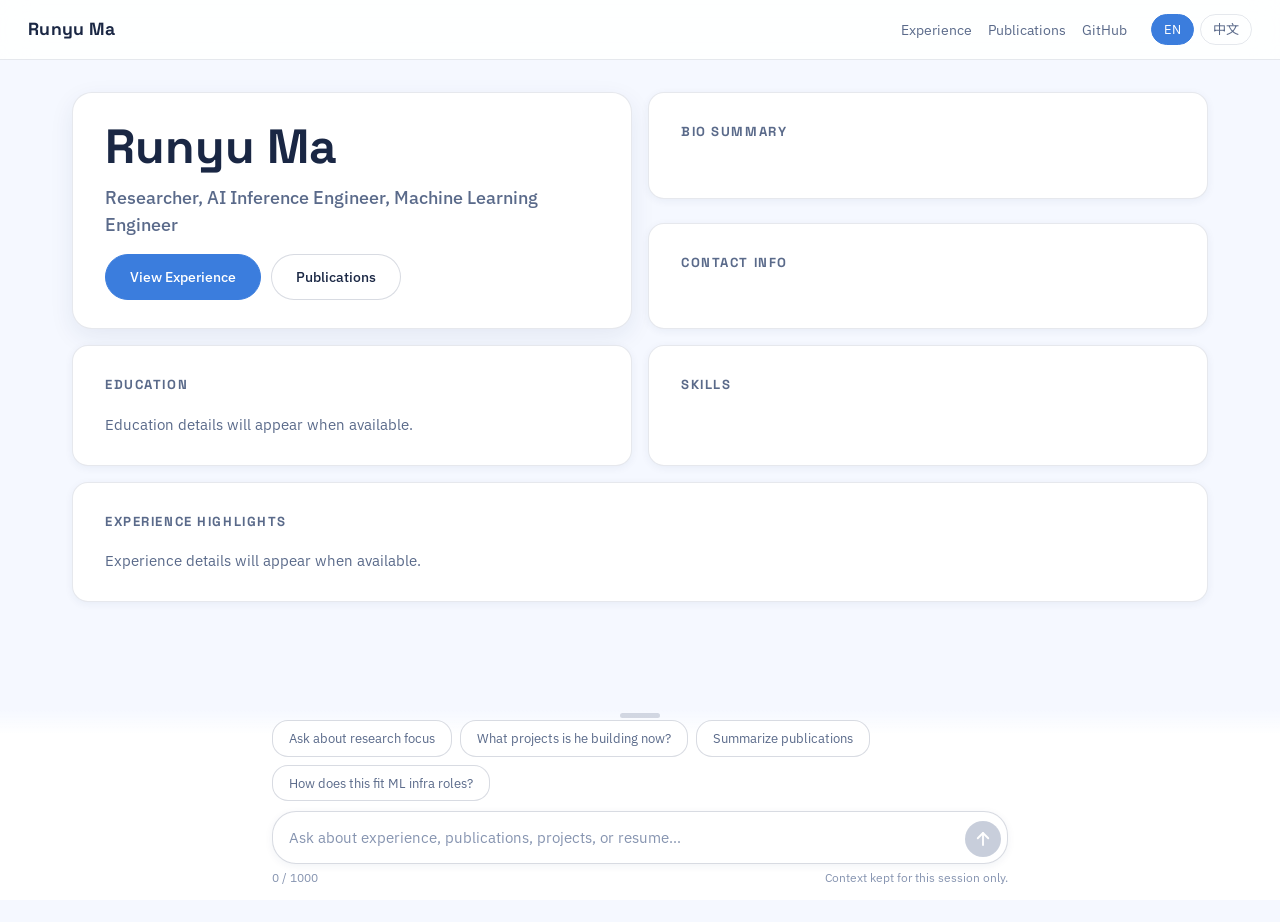
==== commit 217947de: "Redesign clear button as text pill in chat body; increase message collapse height to 500px Agent-Log" ====
--- a/frontend/beta.html
+++ b/frontend/beta.html
@@ -105,6 +105,7 @@
 
     <div class="chat-zone-inner">
       <div class="chat-zone-body" id="chat-zone-body">
+        <button type="button" class="chat-clear-pill" id="chat-clear-btn" title="Clear conversation history" aria-label="Clear conversation history">Clear History</button>
         <div class="chat-messages" id="chat-messages" role="log" aria-live="polite"></div>
       </div>
 
@@ -117,9 +118,6 @@
 
       <form class="chat-input-form" id="chat-form" autocomplete="off" novalidate>
         <div class="chat-input-wrapper">
-          <button type="button" class="chat-clear-pill" id="chat-clear-btn" title="New conversation" aria-label="Start a new conversation">
-            <svg width="16" height="16" viewBox="0 0 24 24" fill="none" stroke="currentColor" stroke-width="2" stroke-linecap="round" stroke-linejoin="round" aria-hidden="true"><path d="M20 20H7L3 16c-.6-.6-.6-1.5 0-2.1l10-10c.6-.6 1.5-.6 2.1 0l5.9 5.9c.6.6.6 1.5 0 2.1L13.4 20"/><path d="M6.3 13.7l5 5"/></svg>
-          </button>
           <textarea
             id="chat-input"
             class="chat-input"
--- a/frontend/css/beta.css
+++ b/frontend/css/beta.css
@@ -657,7 +657,7 @@
 
 /* Collapsible long messages */
 .msg-collapsed .msg-bubble {
-  max-height: 200px;
+  max-height: 500px;
   overflow: hidden;
   position: relative;
 }
@@ -758,7 +758,7 @@
   background: var(--beta-surface);
   border: 1.5px solid var(--beta-border-strong);
   border-radius: 24px;
-  padding: 6px 6px 6px 8px;
+  padding: 6px 6px 6px 16px;
   transition: border-color 0.2s, box-shadow 0.2s;
   box-shadow: var(--beta-shadow-sm);
 }
@@ -768,31 +768,36 @@
   box-shadow: 0 0 0 3px var(--beta-accent-soft);
 }
 
-/* Inline clear pill inside the input wrapper */
+/* Inline clear pill inside the chat body */
 .chat-clear-pill {
-  flex-shrink: 0;
-  display: flex;
-  align-items: center;
-  justify-content: center;
-  width: 28px;
-  height: 28px;
-  border: none;
-  border-radius: 50%;
-  background: transparent;
+  position: sticky;
+  top: 4px;
+  z-index: 2;
+  display: block;
+  margin: 4px 8px 4px auto;
+  padding: 4px 14px;
+  border: 1px solid var(--beta-border-strong);
+  border-radius: 999px;
+  background: var(--beta-surface);
   color: var(--beta-text-muted);
+  font-size: 0.78rem;
+  font-weight: 500;
+  font-family: var(--beta-font-body);
   cursor: pointer;
   transition: all 0.15s;
-  padding: 0;
-  margin-right: 2px;
+  white-space: nowrap;
+  line-height: 1.4;
+  box-shadow: var(--beta-shadow-sm);
 }
 
 .chat-clear-pill:hover {
   color: var(--beta-danger);
+  border-color: var(--beta-danger-border);
   background: var(--beta-danger-bg);
 }
 
 .chat-clear-pill:active {
-  transform: scale(0.92);
+  transform: scale(0.96);
 }
 
 .chat-input {
